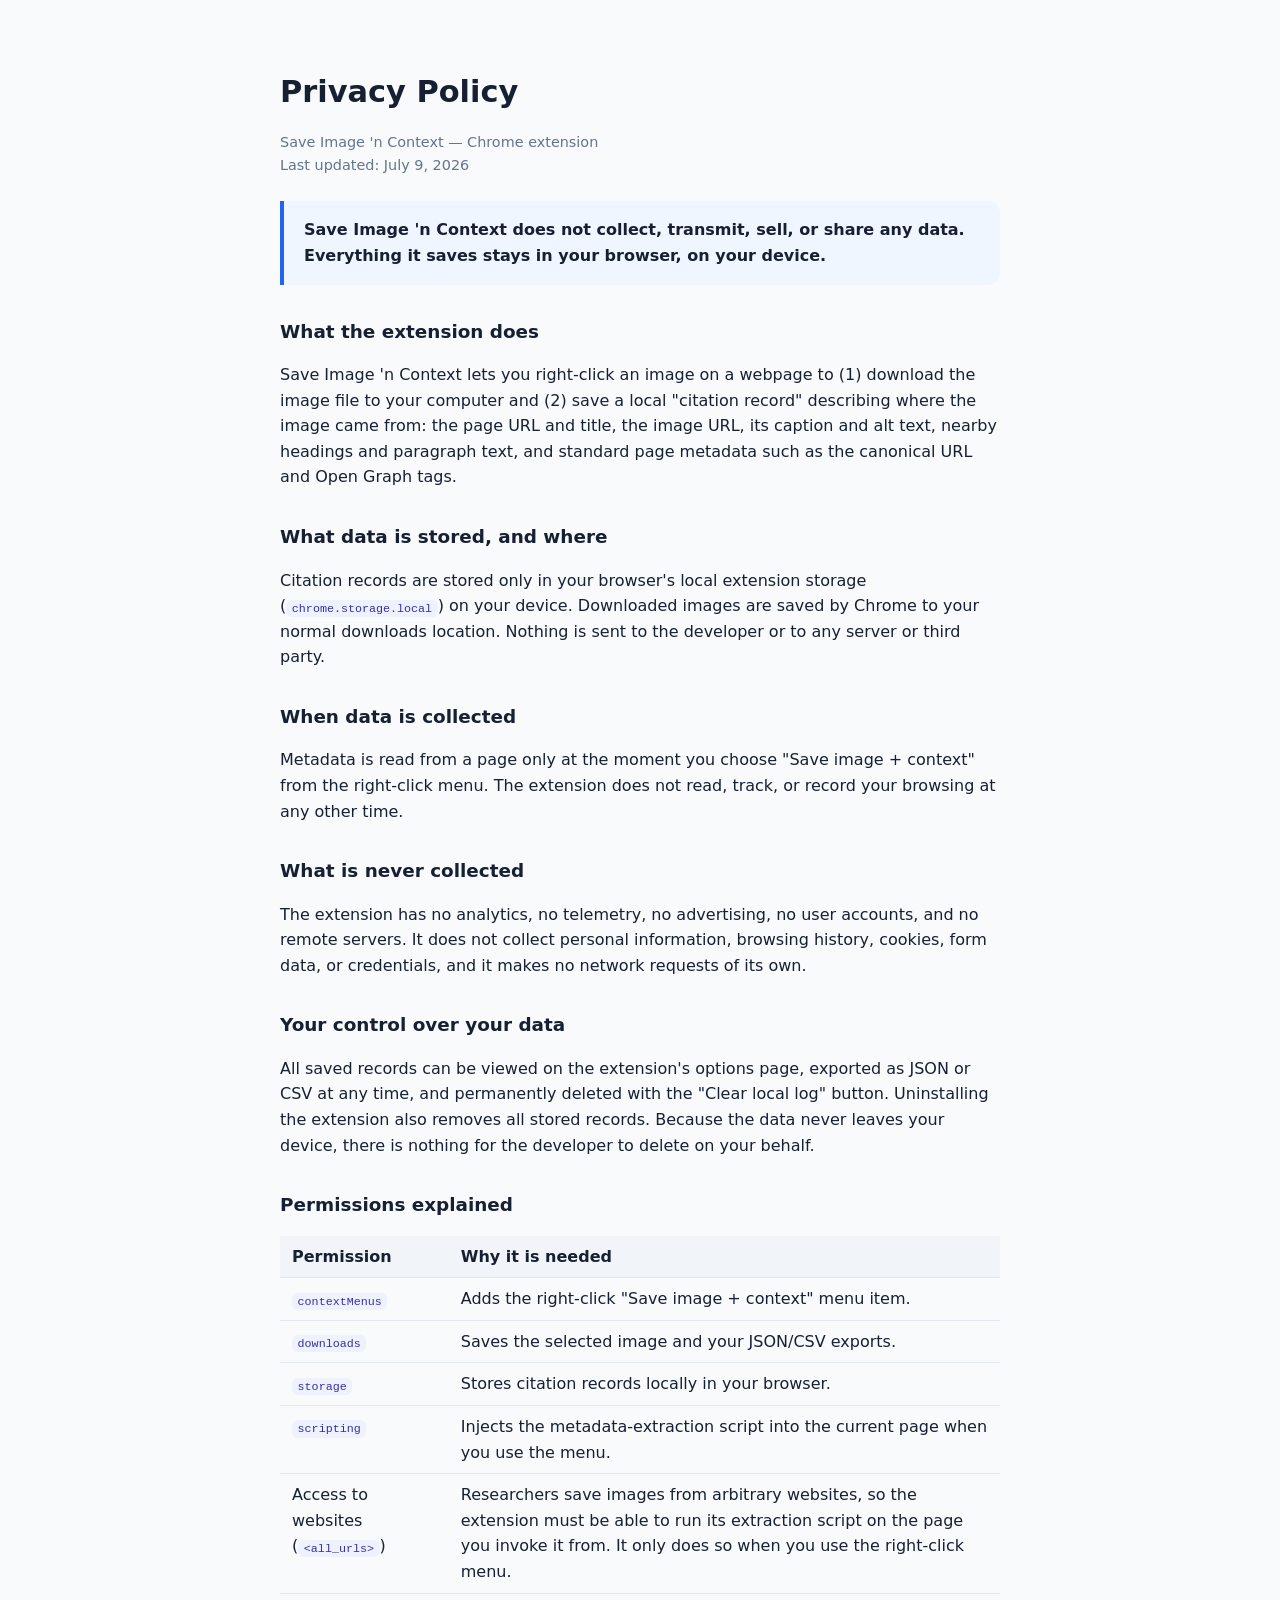
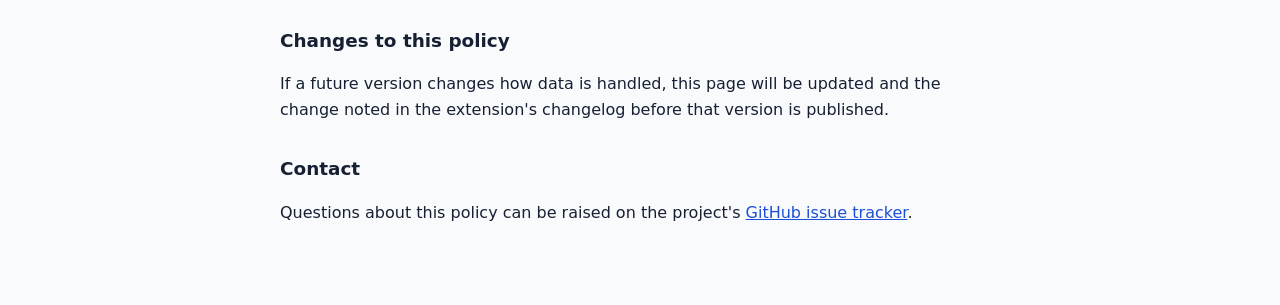
==== docs/index.html @ 194f21fc "GitHub Pages forced renameing of the private-policy.html. Base font-size in Options.html updated to " ====
<!DOCTYPE html>
<html lang="en">
<head>
  <meta charset="UTF-8" />
  <meta name="viewport" content="width=device-width, initial-scale=1.0" />
  <title>Privacy Policy — Save Image 'n Context</title>
  <style>
    body {
      margin: 0;
      font-family: system-ui, -apple-system, "Segoe UI", sans-serif;
      color: #172033;
      background: #f8fafc;
      line-height: 1.6;
    }
    main {
      max-width: 720px;
      margin: 0 auto;
      padding: 3rem 1.25rem 4rem;
    }
    h1 { font-size: 1.9rem; margin-bottom: 0.25rem; }
    h2 { font-size: 1.15rem; margin-top: 2rem; }
    .updated { color: #64748b; font-size: 0.9rem; }
    .summary {
      margin: 1.5rem 0;
      padding: 1rem 1.25rem;
      border-left: 4px solid #2563eb;
      background: #eff6ff;
      border-radius: 0 12px 12px 0;
      font-weight: 600;
    }
    code {
      padding: 0.1rem 0.35rem;
      border-radius: 6px;
      background: #eef2ff;
      color: #3730a3;
      font-size: 0.9em;
    }
    table { border-collapse: collapse; width: 100%; margin: 1rem 0; }
    th, td {
      text-align: left;
      padding: 0.5rem 0.75rem;
      border-bottom: 1px solid #e2e8f0;
      vertical-align: top;
    }
    th { background: #f1f5f9; }
    a { color: #1d4ed8; }
  </style>
</head>
<body>
  <main>
    <h1>Privacy Policy</h1>
    <p class="updated">Save Image 'n Context — Chrome extension<br />
    Last updated: July 9, 2026</p>

    <p class="summary">
      Save Image 'n Context does not collect, transmit, sell, or share any
      data. Everything it saves stays in your browser, on your device.
    </p>

    <h2>What the extension does</h2>
    <p>
      Save Image 'n Context lets you right-click an image on a webpage to
      (1)&nbsp;download the image file to your computer and (2)&nbsp;save a
      local "citation record" describing where the image came from: the page
      URL and title, the image URL, its caption and alt text, nearby headings
      and paragraph text, and standard page metadata such as the canonical URL
      and Open Graph tags.
    </p>

    <h2>What data is stored, and where</h2>
    <p>
      Citation records are stored only in your browser's local extension
      storage (<code>chrome.storage.local</code>) on your device. Downloaded
      images are saved by Chrome to your normal downloads location. Nothing is
      sent to the developer or to any server or third party.
    </p>

    <h2>When data is collected</h2>
    <p>
      Metadata is read from a page only at the moment you choose
      "Save image + context" from the right-click menu. The extension does not
      read, track, or record your browsing at any other time.
    </p>

    <h2>What is never collected</h2>
    <p>
      The extension has no analytics, no telemetry, no advertising, no user
      accounts, and no remote servers. It does not collect personal
      information, browsing history, cookies, form data, or credentials, and
      it makes no network requests of its own.
    </p>

    <h2>Your control over your data</h2>
    <p>
      All saved records can be viewed on the extension's options page,
      exported as JSON or CSV at any time, and permanently deleted with the
      "Clear local log" button. Uninstalling the extension also removes all
      stored records. Because the data never leaves your device, there is
      nothing for the developer to delete on your behalf.
    </p>

    <h2>Permissions explained</h2>
    <table>
      <tr><th>Permission</th><th>Why it is needed</th></tr>
      <tr><td><code>contextMenus</code></td>
          <td>Adds the right-click "Save image + context" menu item.</td></tr>
      <tr><td><code>downloads</code></td>
          <td>Saves the selected image and your JSON/CSV exports.</td></tr>
      <tr><td><code>storage</code></td>
          <td>Stores citation records locally in your browser.</td></tr>
      <tr><td><code>scripting</code></td>
          <td>Injects the metadata-extraction script into the current page
              when you use the menu.</td></tr>
      <tr><td>Access to websites (<code>&lt;all_urls&gt;</code>)</td>
          <td>Researchers save images from arbitrary websites, so the
              extension must be able to run its extraction script on the page
              you invoke it from. It only does so when you use the
              right-click menu.</td></tr>
    </table>

    <h2>Changes to this policy</h2>
    <p>
      If a future version changes how data is handled, this page will be
      updated and the change noted in the extension's changelog before that
      version is published.
    </p>

    <h2>Contact</h2>
    <p>
      Questions about this policy can be raised on the project's
      <a href="https://github.com/YOUR-USERNAME/save-image-n-context/issues">GitHub issue tracker</a>.
    </p>
  </main>
</body>
</html>
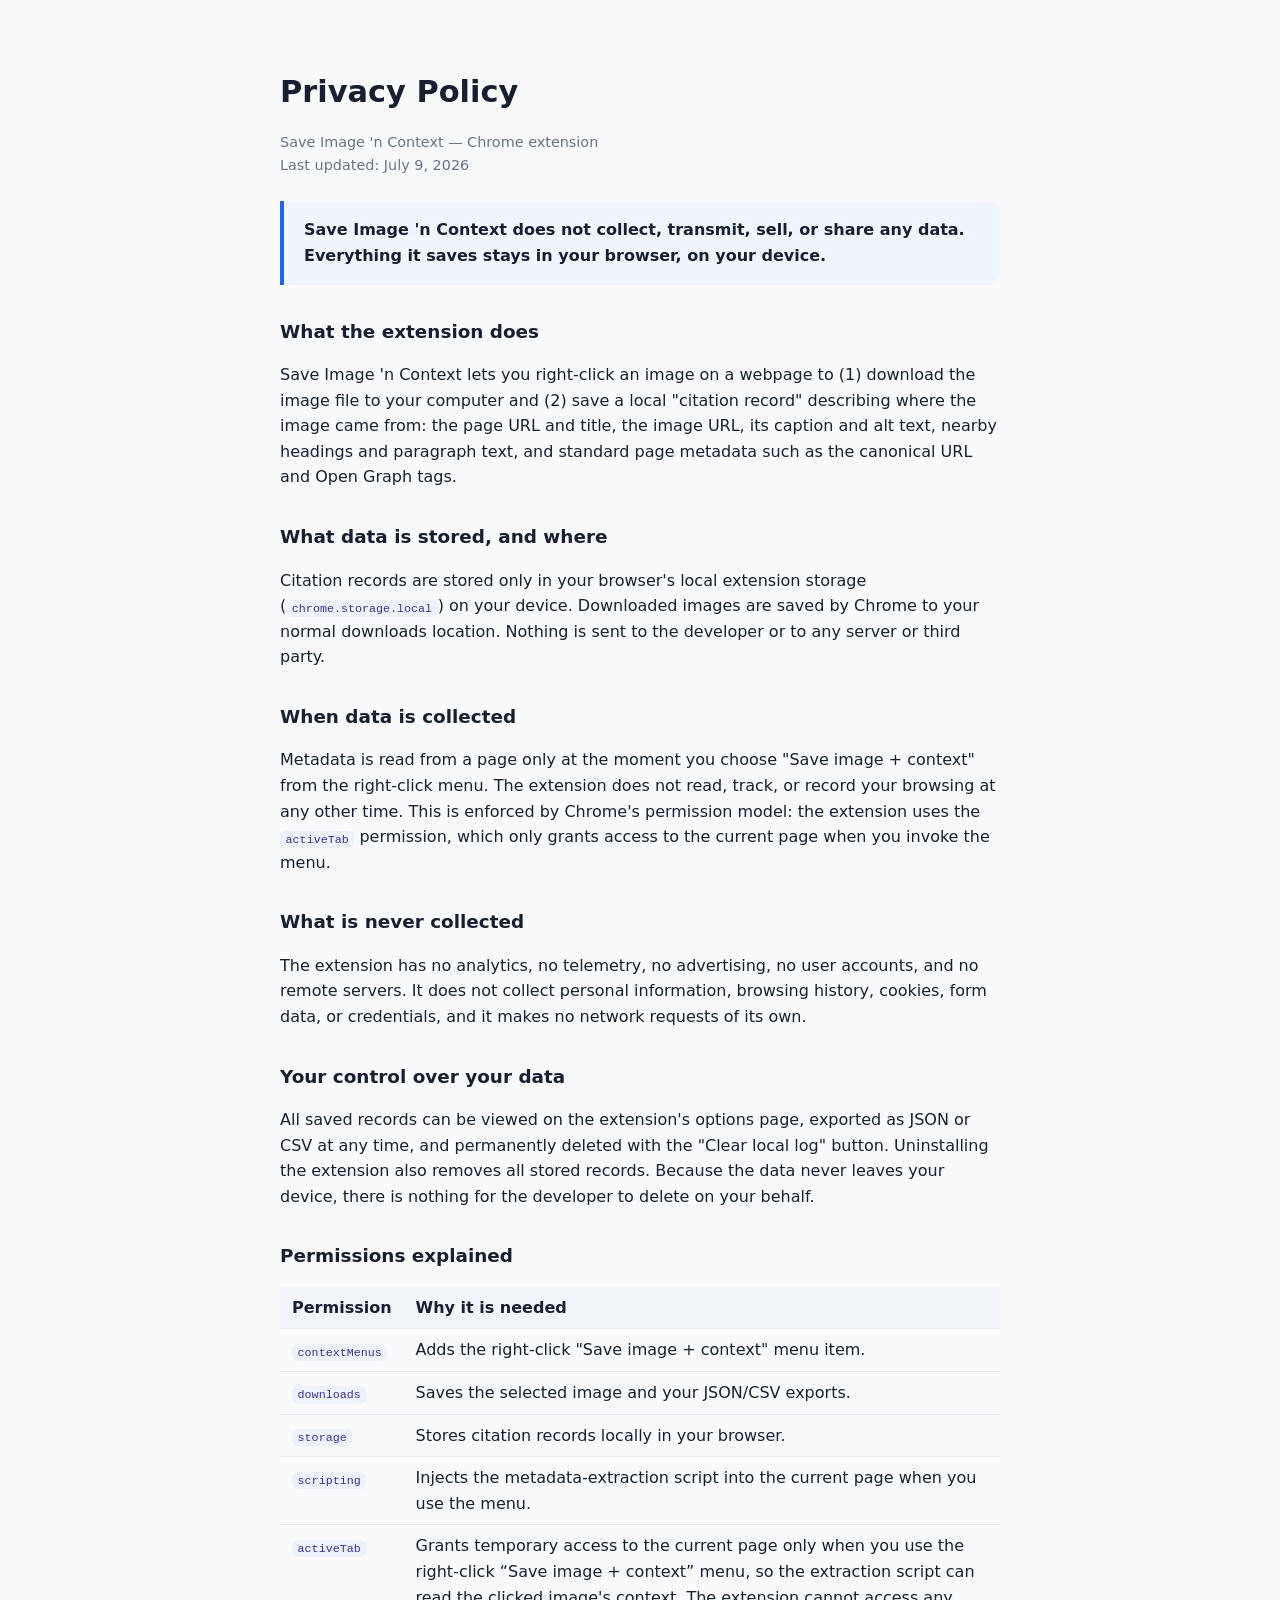
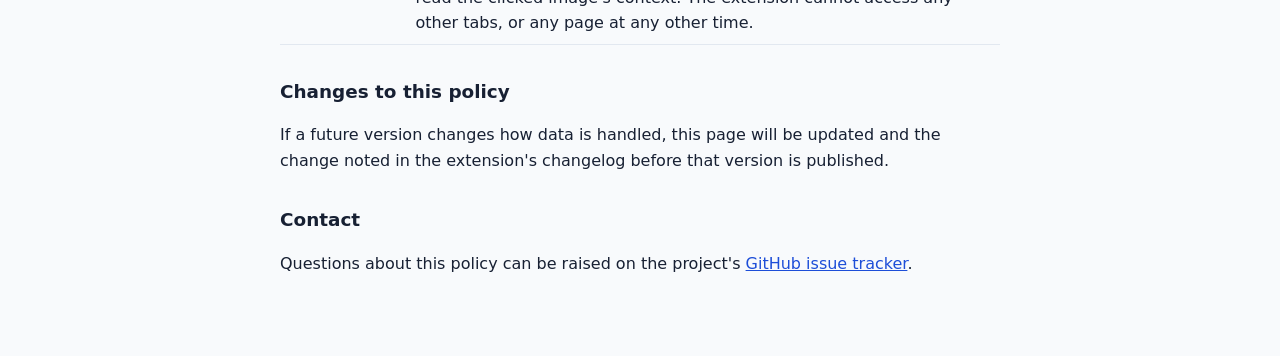
==== commit 4272144f: "Removal of all_url host permissions; updated docs/readme/policy files." ====
--- a/docs/index.html
+++ b/docs/index.html
@@ -79,7 +79,10 @@
     <p>
       Metadata is read from a page only at the moment you choose
       "Save image + context" from the right-click menu. The extension does not
-      read, track, or record your browsing at any other time.
+      read, track, or record your browsing at any other time. This is enforced
+      by Chrome's permission model: the extension uses the
+      <code>activeTab</code> permission, which only grants access to the
+      current page when you invoke the menu.
     </p>
 
     <h2>What is never collected</h2>
@@ -111,11 +114,12 @@
       <tr><td><code>scripting</code></td>
           <td>Injects the metadata-extraction script into the current page
               when you use the menu.</td></tr>
-      <tr><td>Access to websites (<code>&lt;all_urls&gt;</code>)</td>
-          <td>Researchers save images from arbitrary websites, so the
-              extension must be able to run its extraction script on the page
-              you invoke it from. It only does so when you use the
-              right-click menu.</td></tr>
+      <tr><td><code>activeTab</code></td>
+          <td>Grants temporary access to the current page only when you use
+              the right-click &ldquo;Save image + context&rdquo; menu, so the
+              extraction script can read the clicked image's context. The
+              extension cannot access any other tabs, or any page at any
+              other time.</td></tr>
     </table>
 
     <h2>Changes to this policy</h2>
@@ -128,7 +132,7 @@
     <h2>Contact</h2>
     <p>
       Questions about this policy can be raised on the project's
-      <a href="https://github.com/YOUR-USERNAME/save-image-n-context/issues">GitHub issue tracker</a>.
+      <a href="https://github.com/nina-mir/save-image-n-context/issues">GitHub issue tracker</a>.
     </p>
   </main>
 </body>
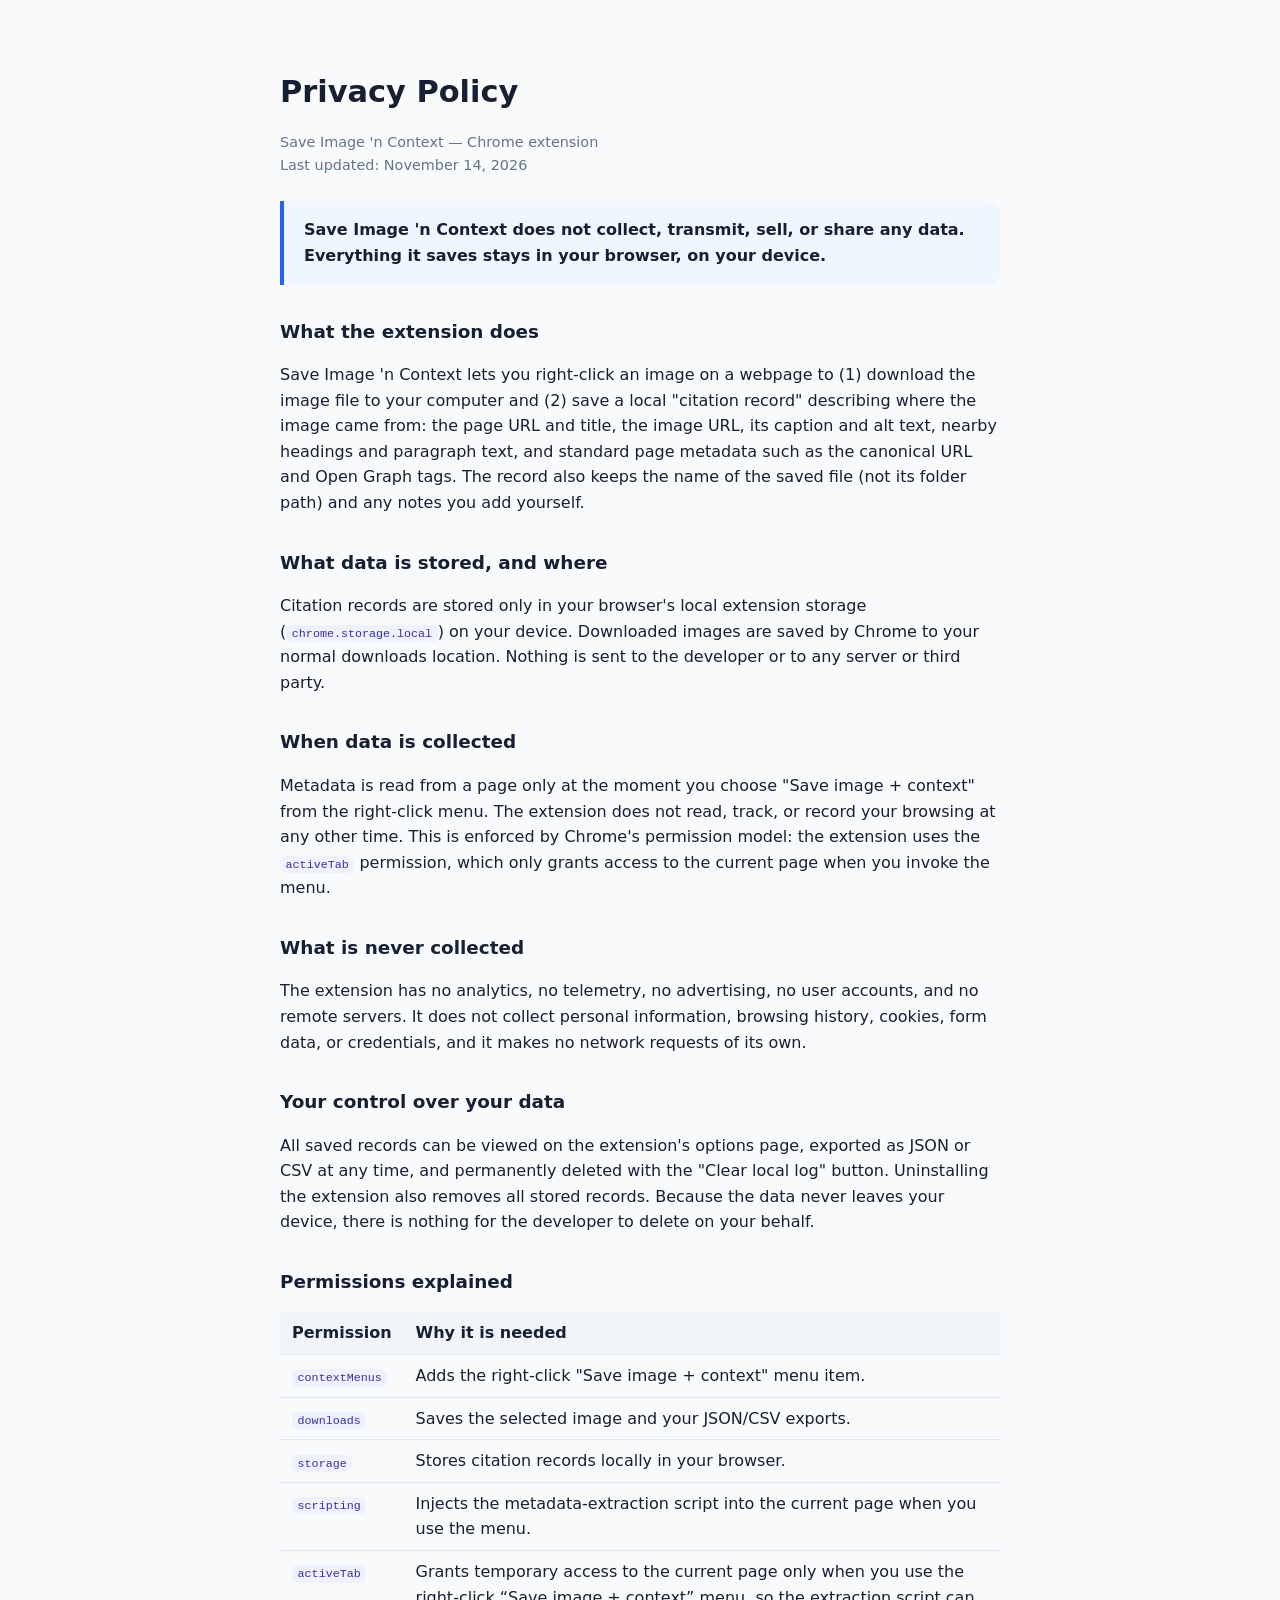
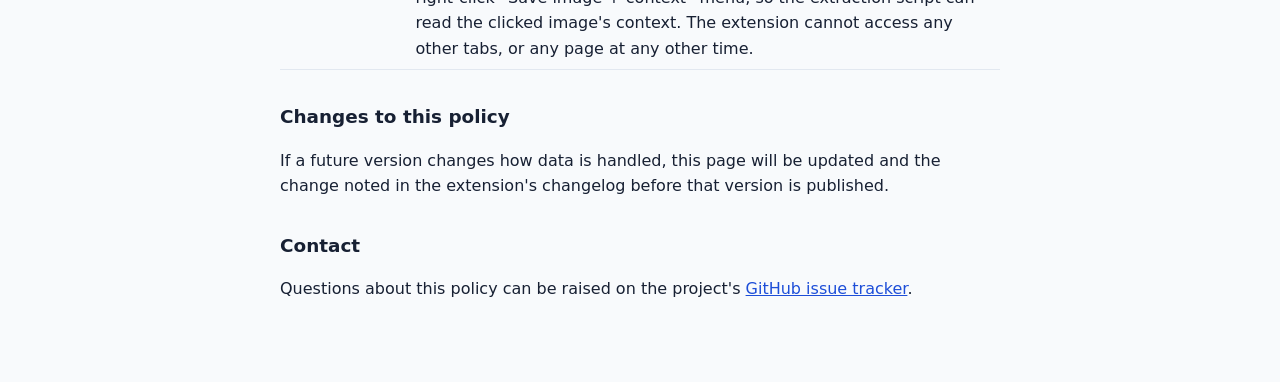
==== commit b56fca46: "Log page upgrades: file names, search, lookup, citations, notes - Toolbar icon opens the log - Recor" ====
--- a/docs/index.html
+++ b/docs/index.html
@@ -50,7 +50,7 @@
   <main>
     <h1>Privacy Policy</h1>
     <p class="updated">Save Image 'n Context — Chrome extension<br />
-    Last updated: July 9, 2026</p>
+    Last updated: November 14, 2026</p>
 
     <p class="summary">
       Save Image 'n Context does not collect, transmit, sell, or share any
@@ -65,6 +65,8 @@
       URL and title, the image URL, its caption and alt text, nearby headings
       and paragraph text, and standard page metadata such as the canonical URL
       and Open Graph tags.
+      The record also keeps the name of the saved file (not its folder path)
+      and any notes you add yourself.
     </p>
 
     <h2>What data is stored, and where</h2>
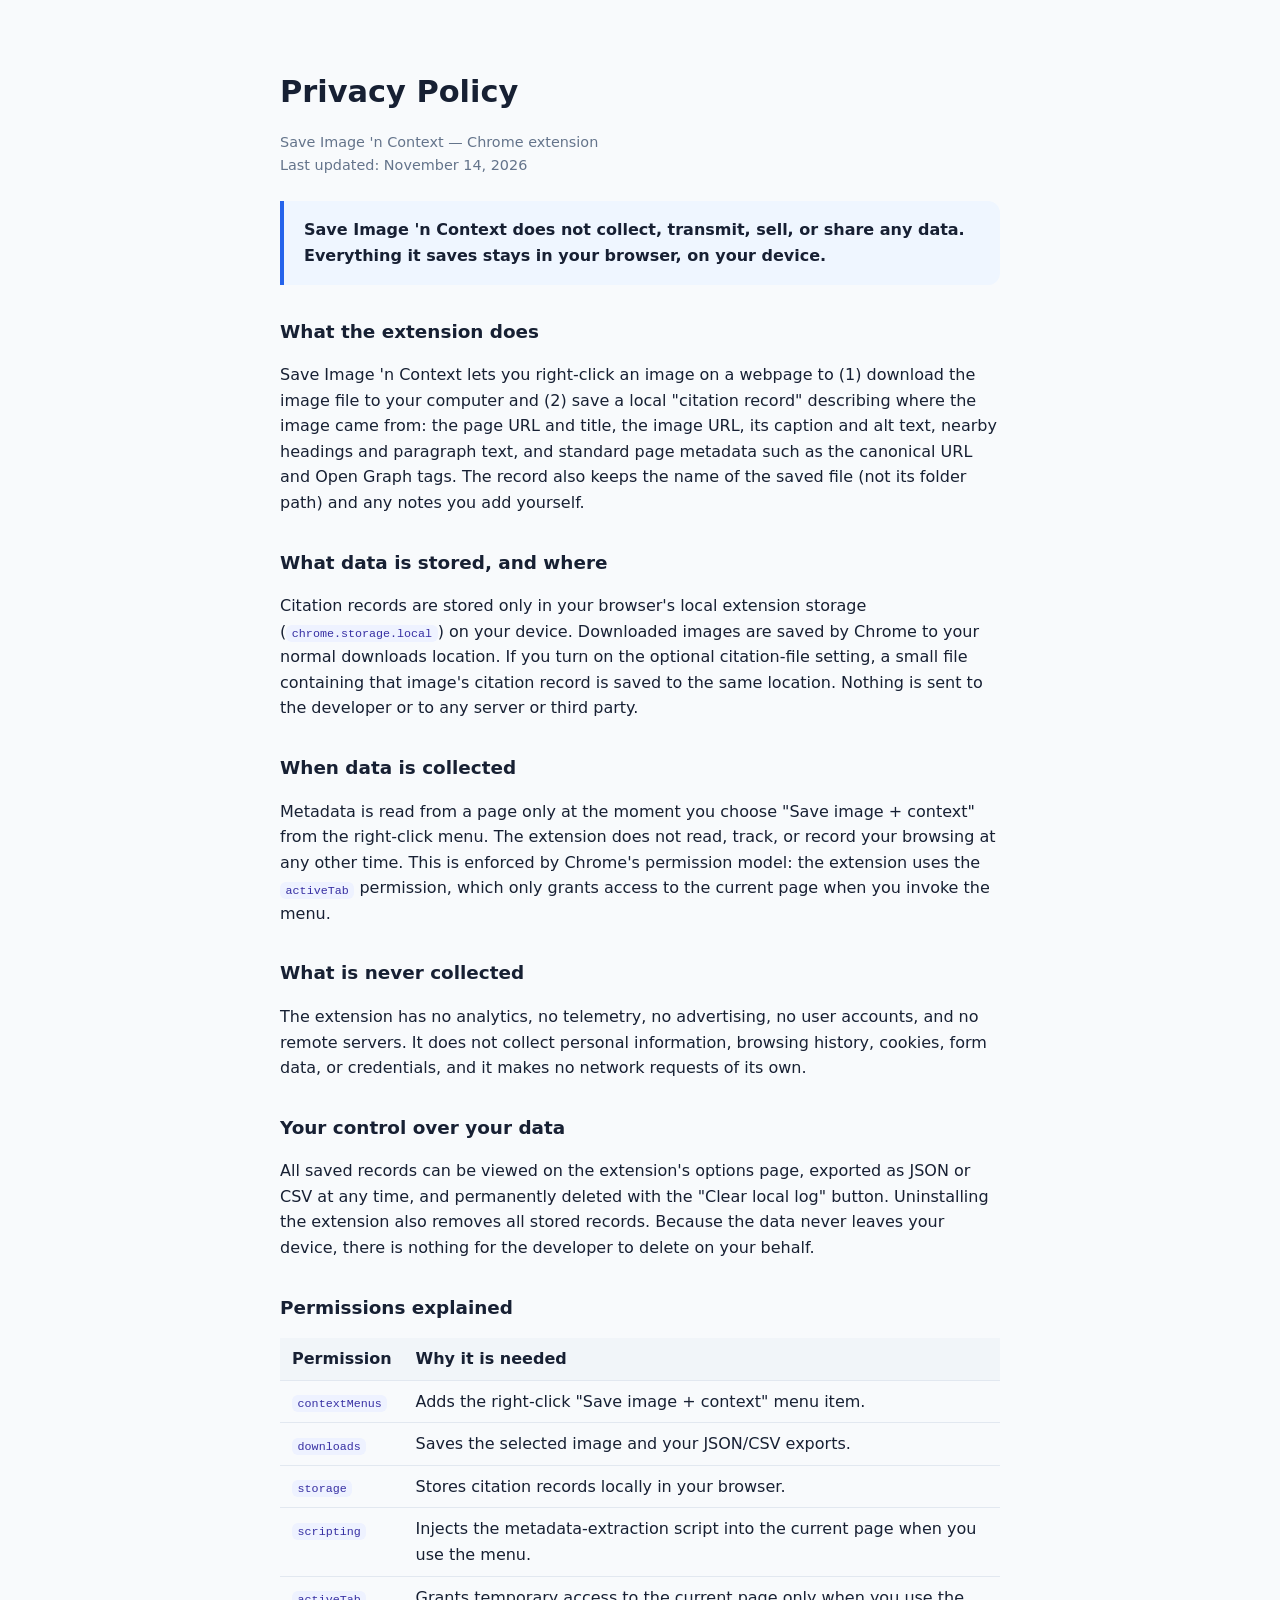
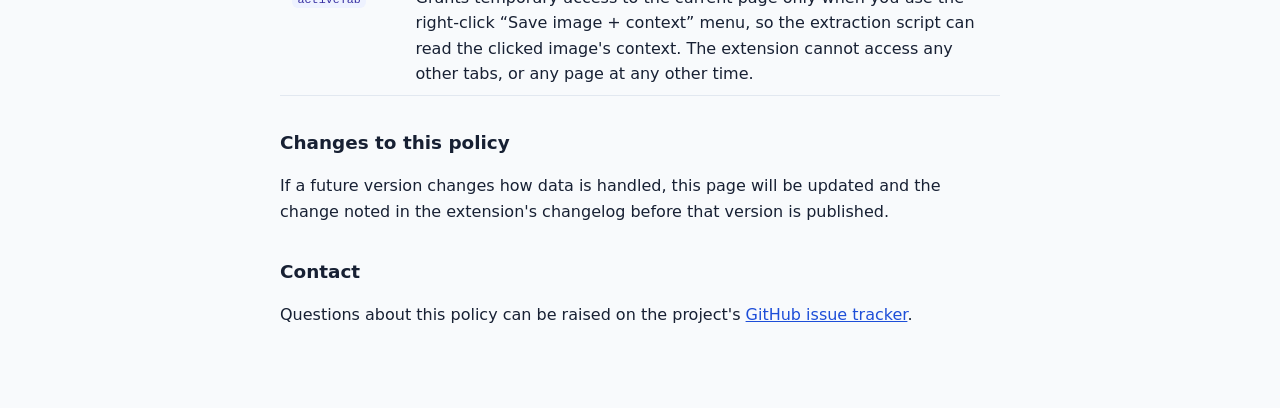
==== commit 8027af2c: "Add optional sidecar citation files When the new "Save a citation file next to each image" setting i" ====
--- a/docs/index.html
+++ b/docs/index.html
@@ -73,7 +73,9 @@
     <p>
       Citation records are stored only in your browser's local extension
       storage (<code>chrome.storage.local</code>) on your device. Downloaded
-      images are saved by Chrome to your normal downloads location. Nothing is
+      images are saved by Chrome to your normal downloads location. If you turn
+      on the optional citation-file setting, a small file containing that
+      image's citation record is saved to the same location. Nothing is
       sent to the developer or to any server or third party.
     </p>
 
